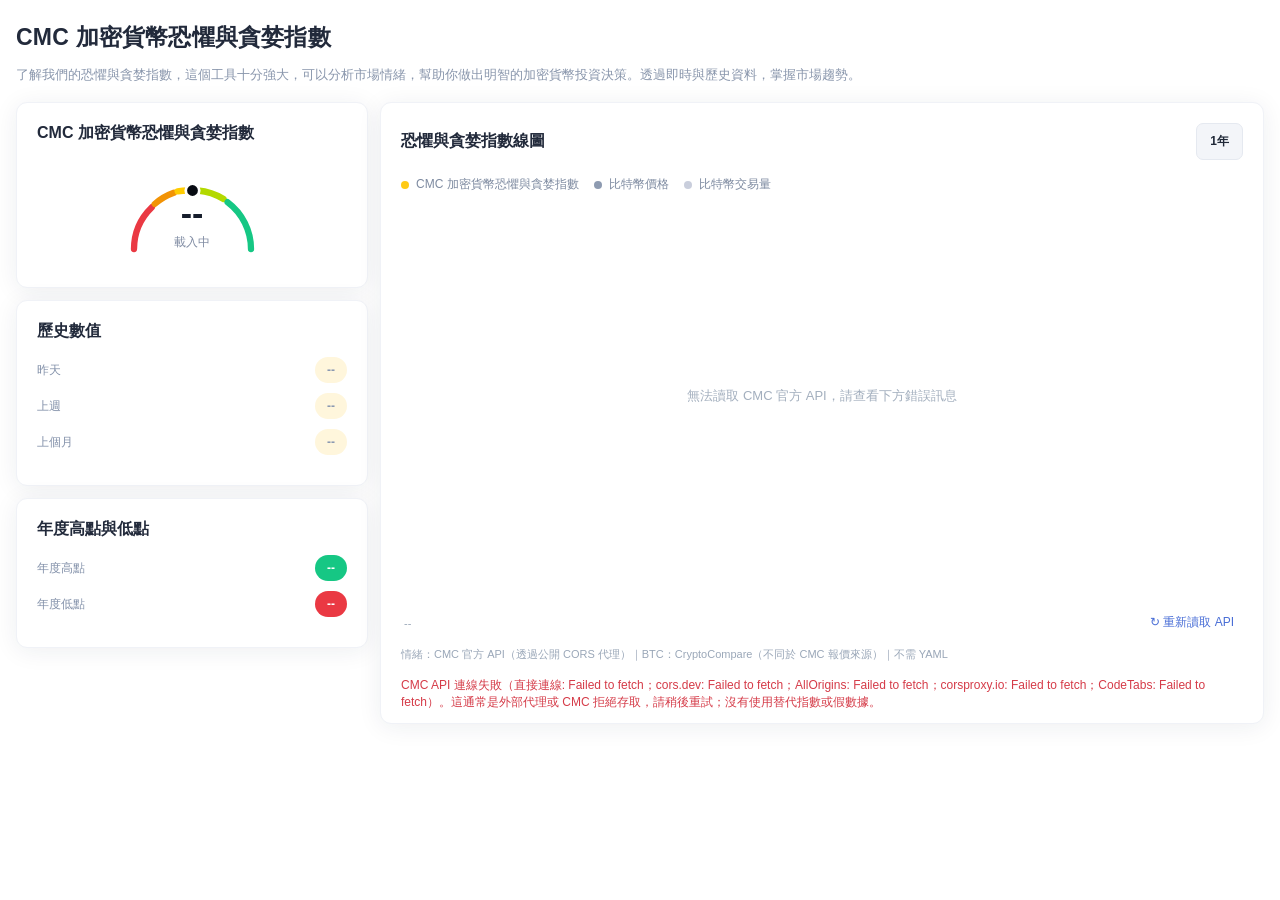
==== CMC_Fear_Greed_GitHub_v1.2.0/index.html @ 3f85cec4 "Add files via upload" ====
<!doctype html><html lang="zh-Hant"><head><meta charset="UTF-8"><meta name="viewport" content="width=device-width, initial-scale=1.0"><title>CMC 加密貨幣恐懼與貪婪指數｜1年</title><style>
:root{font-family:Inter,'Noto Sans TC',-apple-system,BlinkMacSystemFont,'Segoe UI',sans-serif;color:#222a3b;background:#fff}*{box-sizing:border-box}body{margin:0}.page{max-width:1530px;margin:auto;padding:22px 16px 38px}h1{font-size:23px;margin:0 0 13px;font-weight:750;letter-spacing:.2px}.desc{color:#8996ac;font-size:13px;margin:0 0 18px}.layout{display:grid;grid-template-columns:352px minmax(0,1fr);gap:12px}.left{display:flex;flex-direction:column;gap:12px}.panel{background:#fff;border-radius:11px;box-shadow:0 3px 25px rgba(25,39,65,.075);border:1px solid #f0f2f7;padding:20px}.panel h2{font-size:16px;font-weight:680;margin:0 0 15px}.gauge{height:108px;position:relative;max-width:255px;margin:0 auto}.gauge svg{width:100%;height:100%;overflow:visible}.gauge-num{position:absolute;left:0;right:0;top:37px;text-align:center;font-size:34px;line-height:1;font-weight:740;color:#161d2b}.gauge-label{position:absolute;left:0;right:0;top:75px;text-align:center;color:#7f8ba2;font-size:12px}.stat-panel{min-height:166px}.stat-row{display:flex;justify-content:space-between;align-items:center;margin:10px 0;color:#8290a9;font-size:12px}.pill{padding:6px 12px;border-radius:30px;font-size:12px;font-weight:650;white-space:nowrap}.pill.yellow{background:#fff6dc;color:#8b99b1}.pill.green{background:#e5f7b8;color:#697b9a}.pill.red{background:#ffedf0;color:#e54352}.pill.strong-green{background:#16c784;color:#fff}.pill.strong-red{background:#ea3943;color:#fff}.year{min-height:136px}.chart-panel{min-height:510px;position:relative;padding:20px 20px 12px}.chart-head{display:flex;justify-content:space-between;align-items:center;gap:8px}.chart-head h2{margin:0}.range{background:#f3f5f9;color:#202938;font-size:12px;border-radius:7px;padding:9px 13px;border:1px solid #e5e9f0;font-weight:650}.legend{display:flex;align-items:center;flex-wrap:wrap;gap:15px;margin:16px 0 4px;font-size:12px;color:#7d8aa0}.legend span{display:flex;align-items:center;gap:7px}.dot{height:8px;width:8px;display:inline-block;border-radius:50%;background:#ffca16}.dot.price{background:#8e9bb1}.dot.vol{background:#c9cedc}.chart-wrap{height:405px;position:relative}canvas{width:100%;height:100%;display:block;cursor:crosshair}.tip{position:absolute;display:none;z-index:2;pointer-events:none;padding:11px 13px;border-radius:9px;background:rgba(30,41,59,.95);box-shadow:0 8px 28px #14203333;color:#fff;font-size:12px;line-height:1.8;white-space:nowrap}.tip b{font-size:13px}.foot{display:flex;justify-content:space-between;align-items:center;gap:10px;color:#9aa7b8;font-size:11px;padding:11px 3px}.foot button{border:0;background:transparent;color:#486dd6;cursor:pointer;font-size:12px}.status{margin-top:15px;color:#9da8b8;font-size:12px}.status.error{color:#d53b48}.note{font-size:11px;color:#9aa7b8;margin:4px 0}.source{color:#7186b6;text-decoration:none}@media(max-width:930px){.layout{grid-template-columns:1fr}.left{display:grid;grid-template-columns:repeat(3,minmax(0,1fr))}.chart-panel{min-height:475px}.chart-wrap{height:360px}}@media(max-width:640px){.page{padding:17px 10px}.left{display:flex}.chart-panel{padding:14px 8px}.chart-wrap{height:310px}.legend{gap:8px;font-size:10px}h1{font-size:20px}.desc{line-height:1.7}}
</style></head><body><main class="page"><h1>CMC 加密貨幣恐懼與貪婪指數</h1><p class="desc">了解我們的恐懼與貪婪指數，這個工具十分強大，可以分析市場情緒，幫助你做出明智的加密貨幣投資決策。透過即時與歷史資料，掌握市場趨勢。</p><section class="layout"><aside class="left"><article class="panel"><h2>CMC 加密貨幣恐懼與貪婪指數</h2><div class="gauge"><svg viewBox="0 0 260 120"><path d="M 65 100 A 65 65 0 0 1 84.9 53.5" fill="none" stroke="#ea3943" stroke-width="7" stroke-linecap="round"/><path d="M 88 50 A 65 65 0 0 1 109.2 37.5" fill="none" stroke="#f29305" stroke-width="7" stroke-linecap="round"/><path d="M 113.5 36 A 65 65 0 0 1 126 35" fill="none" stroke="#ffcc00" stroke-width="7" stroke-linecap="round"/><path d="M 136 35 A 65 65 0 0 1 164.5 44.5" fill="none" stroke="#b3d900" stroke-width="7" stroke-linecap="round"/><path d="M 169 48 A 65 65 0 0 1 195 100" fill="none" stroke="#16c784" stroke-width="7" stroke-linecap="round"/><circle id="needle" cx="130" cy="35" r="7.5" fill="#070b12" stroke="white" stroke-width="3"/></svg><div id="current" class="gauge-num">--</div><div id="currentClass" class="gauge-label">載入中</div></div></article><article class="panel stat-panel"><h2>歷史數值</h2><div class="stat-row">昨天 <span id="yesterday" class="pill yellow">--</span></div><div class="stat-row">上週 <span id="week" class="pill yellow">--</span></div><div class="stat-row">上個月 <span id="month" class="pill yellow">--</span></div></article><article class="panel year"><h2>年度高點與低點</h2><div class="stat-row">年度高點 <span id="high" class="pill strong-green">--</span></div><div class="stat-row">年度低點 <span id="low" class="pill strong-red">--</span></div></article></aside><article class="panel chart-panel"><div class="chart-head"><h2>恐懼與貪婪指數線圖</h2><span class="range">1年</span></div><div class="legend"><span><i class="dot"></i> CMC 加密貨幣恐懼與貪婪指數</span><span><i class="dot price"></i> 比特幣價格</span><span><i class="dot vol"></i> 比特幣交易量</span></div><div class="chart-wrap" id="chartWrap"><canvas id="chart"></canvas><div class="tip" id="tip"></div></div><div class="foot"><span id="dateRange">--</span><button id="refresh">↻ 重新讀取 API</button></div><div class="note">情緒：CMC 官方 API（透過公開 CORS 代理）｜BTC：CryptoCompare（不同於 CMC 報價來源）｜不需 YAML</div><div class="status" id="status">正在連接 CMC API…</div></article></section></main><script>
'use strict';
// Browser fetches the original CMC API through a CORS-enabling public proxy. No YAML or backend.
let fg=[],btc=[],latest=null,hover=-1;const $=id=>document.getElementById(id);const classes=['極度恐懼','恐懼','中性','貪婪','極度貪婪'];function kind(v){return v<20?0:v<40?1:v<60?2:v<80?3:4}const colors=['#ea3943','#f29b09','#faca15','#9cdb00','#16c784'];function textClass(v){return classes[kind(v)]}function day(ts){let d=new Date(ts);return d.getUTCFullYear()+'-'+String(d.getUTCMonth()+1).padStart(2,'0')+'-'+String(d.getUTCDate()).padStart(2,'0')}function closest(arr,t){return arr.reduce((a,b)=>Math.abs(b.t-t)<Math.abs(a.t-t)?b:a,arr[0])}function pill(id,x){if(!x)return;let el=$(id);el.textContent=textClass(x.value)+' - '+x.value;el.style.background=kind(x.value)===0?'#ffecef':kind(x.value)===4?'#e6f7c8':'#fff5d8';el.style.color='#7b8ba5'}function setStatus(message,error=false){$('status').textContent=message;$('status').className='status'+(error?' error':'')}function gauge(v){$('current').textContent=v;$('currentClass').textContent=textClass(v);let a=(Math.PI*(1-v/100)),cx=130+65*Math.cos(a),cy=100-65*Math.sin(a);$('needle').setAttribute('cx',cx);$('needle').setAttribute('cy',cy)}
const cmcBase='https://pro-api.coinmarketcap.com/public-api/v3/fear-and-greed/';
async function requestJSON(url,timeoutMs=12000){const ac=new AbortController();let tid=setTimeout(()=>ac.abort(),timeoutMs);try{const r=await fetch(url,{cache:'no-store',signal:ac.signal});if(!r.ok)throw Error('HTTP '+r.status);const result=await r.json();if(result?.status?.error_code)throw Error('CMC '+result.status.error_message);return result;}finally{clearTimeout(tid)}}
async function requestCMC(path){
 const target=cmcBase+path, encoded=encodeURIComponent(target);
 const strategies=[
  ['直接連線',target],
  ['cors.dev','https://proxy.cors.dev/'+target],
  ['AllOrigins','https://api.allorigins.win/raw?url='+encoded],
  ['corsproxy.io','https://corsproxy.io/?url='+encoded],
  ['CodeTabs','https://api.codetabs.com/v1/proxy?quest='+encoded]
 ];
 const errors=[];
 for(const [name,url] of strategies){try{const data=await requestJSON(url,9000);if(path.includes('historical')&&!Array.isArray(data.data))throw Error('缺少 data[]');if(path.includes('latest')&&!data.data)throw Error('缺少 data');return {data,source:name}}catch(e){errors.push(name+': '+e.message)}}
 throw Error('CMC API 連線失敗（'+errors.join('；')+'）');
}
function parseFG(raw){return raw.map(p=>({t:Number(p.timestamp)*1000,value:Number(p.value)})).filter(p=>Number.isFinite(p.t)&&Number.isFinite(p.value)&&p.value>=0&&p.value<=100).sort((a,b)=>a.t-b.t)}
async function requestBTC(){const url='https://min-api.cryptocompare.com/data/v2/histoday?fsym=BTC&tsym=USD&limit=365';const j=await requestJSON(url,13000);if(!Array.isArray(j?.Data?.Data))throw Error('BTC 無資料');return j.Data.Data.map(d=>({t:d.time*1000,close:Number(d.close),volume:Number(d.volumeto)})).filter(d=>d.t&&d.close>0)}
async function load(){setStatus('正在讀取 CMC 官方最新值與一年歷史…');
 $('refresh').disabled=true;
 try{
  const historical=await requestCMC('historical?limit=370');
  fg=parseFG(historical.data.data).slice(-366);
  if(fg.length<2)throw Error('CMC 官方歷史數據不足');
  let latestSource=historical.source;
  try{const current=await requestCMC('latest');latest=current.data.data;latestSource=current.source;}catch(e){latest=null;}
  const recent=fg[fg.length-1],live=Number(latest?.value);
  gauge(Number.isFinite(live)?live:recent.value);
  const past=fg.filter(x=>x.t<recent.t);
  pill('yesterday',closest(past.length?past:fg,recent.t-86400000));
  pill('week',closest(fg,recent.t-7*86400000));
  pill('month',closest(fg,recent.t-30*86400000));
  const hi=fg.reduce((a,b)=>b.value>a.value?b:a),lo=fg.reduce((a,b)=>b.value<a.value?b:a);
  $('high').textContent=`${day(hi.t)} ・ ${textClass(hi.value)} - ${hi.value}`;
  $('low').textContent=`${day(lo.t)} ・ ${textClass(lo.value)} - ${lo.value}`;
  $('dateRange').textContent=day(fg[0].t)+' ～ '+day(recent.t);
  btc=[];
  try{btc=await requestBTC();}catch(e){console.warn('BTC 附加行情不可用',e)}
  render();setStatus('CMC 官方資料：'+fg.length+' 筆｜歷史通道：'+historical.source+'｜最新通道：'+latestSource+(btc.length?'｜BTC 已載入':'｜BTC 價格與交易量暫不可用')+'｜讀取時間：'+new Date().toLocaleString('zh-TW'));
 }catch(e){fg=[];btc=[];latest=null;render();setStatus(e.message+'。這通常是外部代理或 CMC 拒絕存取，請稍後重試；沒有使用替代指數或假數據。',true)}
 finally{$('refresh').disabled=false}
}
const cvs=$('chart'),tip=$('tip');let rect={};function render(){const wrap=$('chartWrap'),w=wrap.clientWidth,h=wrap.clientHeight,dpr=window.devicePixelRatio||1;cvs.width=Math.round(w*dpr);cvs.height=Math.round(h*dpr);let g=cvs.getContext('2d');g.scale(dpr,dpr);g.clearRect(0,0,w,h);let L=38,R=42,T=16,B=35,plotH=h-T-B,plotW=w-L-R;rect={w,h,L,R,T,B,plotH,plotW};if(!fg.length){g.fillStyle='#a3afbe';g.font='13px sans-serif';g.textAlign='center';g.fillText('無法讀取 CMC 官方 API，請查看下方錯誤訊息',w/2,h/2);return}let x=i=>L+i/(fg.length-1)*plotW,y=v=>T+(100-v)/100*plotH;g.fillStyle='#e8f9f2';g.fillRect(L,y(100),plotW,y(80)-y(100));g.fillStyle='#fcecee';g.fillRect(L,y(20),plotW,y(0)-y(20));g.strokeStyle='#d7dce5';g.setLineDash([2,3]);g.lineWidth=.8;g.font='11px sans-serif';g.textAlign='left';g.fillStyle='#60718f';[0,20,40,60,80,100].forEach(v=>{g.beginPath();g.moveTo(L,y(v));g.lineTo(w-R,y(v));g.stroke();g.fillText(String(v),w-R+6,y(v)+4)});g.setLineDash([]);let labels=[[90,'極度貪婪'],[70,'貪婪'],[50,'中性'],[30,'恐懼'],[10,'極度恐懼']];g.textAlign='right';g.font='11px sans-serif';for(let [v,s] of labels){g.fillStyle='#728097';g.fillText(s,w-R-8,y(v)-8)};let dates=fg.map(x=>x.t);g.textAlign='center';g.fillStyle='#72819a';for(let i=0;i<6;i++){let idx=Math.round(i*(fg.length-1)/5);let d=new Date(dates[idx]);g.fillText(d.toLocaleString('en-US',{month:'short',year:'numeric',timeZone:'UTC'}),x(idx),h-12)};let bars=btc.length?fg.map(a=>{let b=btc.find(z=>day(z.t)===day(a.t));return b||null}):[];let maxvol=Math.max(1,...bars.map(a=>a?.volume||0));bars.forEach((a,i)=>{if(a){g.fillStyle='rgba(162,159,199,.32)';let bh=(a.volume/maxvol)*plotH*.20;g.fillRect(x(i)-Math.max(1,plotW/fg.length)*.5,T+plotH-bh,Math.max(1,plotW/fg.length),bh)}});if(btc.length){let btcMap=new Map(btc.map(a=>[day(a.t),a]));let p=fg.map(a=>btcMap.get(day(a.t))?.close||null),good=p.filter(Number.isFinite);if(good.length){let min=Math.min(...good),max=Math.max(...good),pad=(max-min)*.08||1;min-=pad;max+=pad;g.beginPath();let start=true;p.forEach((v,i)=>{if(v===null){start=true;return}let py=T+(max-v)/(max-min)*plotH;if(start){g.moveTo(x(i),py);start=false}else g.lineTo(x(i),py)});g.strokeStyle='#99a8c0';g.lineWidth=2;g.stroke();g.textAlign='right';g.fillStyle='#7f8da5';g.font='11px sans-serif';for(let i=0;i<=4;i++){let val=max-i*(max-min)/4;g.fillText('$'+Math.round(val/1000)+'K',L-5,T+i*plotH/4+4)}}}for(let i=1;i<fg.length;i++){let a=fg[i-1],b=fg[i],xx=x(i-1),xx2=x(i),yy=y(a.value),yy2=y(b.value);g.beginPath();g.moveTo(xx,yy);g.lineTo(xx2,yy2);g.strokeStyle=colors[kind((a.value+b.value)/2)];g.lineWidth=2.1;g.stroke()}if(hover>=0&&hover<fg.length){let i=hover;g.strokeStyle='#6b758b';g.lineWidth=1;g.setLineDash([4,4]);g.beginPath();g.moveTo(x(i),T);g.lineTo(x(i),T+plotH);g.stroke();g.setLineDash([]);g.beginPath();g.arc(x(i),y(fg[i].value),4,0,2*Math.PI);g.fillStyle=colors[kind(fg[i].value)];g.fill();g.strokeStyle='#fff';g.lineWidth=2;g.stroke()}}
cvs.addEventListener('mousemove',e=>{if(!fg.length)return;let b=cvs.getBoundingClientRect();hover=Math.max(0,Math.min(fg.length-1,Math.round((e.clientX-b.left-rect.L)/rect.plotW*(fg.length-1))));let v=fg[hover],bitem=btc.find(z=>day(z.t)===day(v.t));tip.innerHTML='<b>'+day(v.t)+'</b><div>恐懼與貪婪：'+v.value+'（'+textClass(v.value)+'）</div>'+(bitem?'<div>BTC 價格：$'+bitem.close.toLocaleString('en-US')+'</div><div>BTC 成交額：$'+Math.round(bitem.volume).toLocaleString('en-US')+'</div>':'');tip.style.display='block';let maxX=b.width-tip.offsetWidth-10;tip.style.left=Math.max(0,Math.min(e.clientX-b.left+14,maxX))+'px';tip.style.top=Math.max(0,e.clientY-b.top-tip.offsetHeight-10)+'px';render()});cvs.addEventListener('mouseleave',()=>{hover=-1;tip.style.display='none';render()});window.addEventListener('resize',render);$('refresh').addEventListener('click',load);load();
</script></body></html>
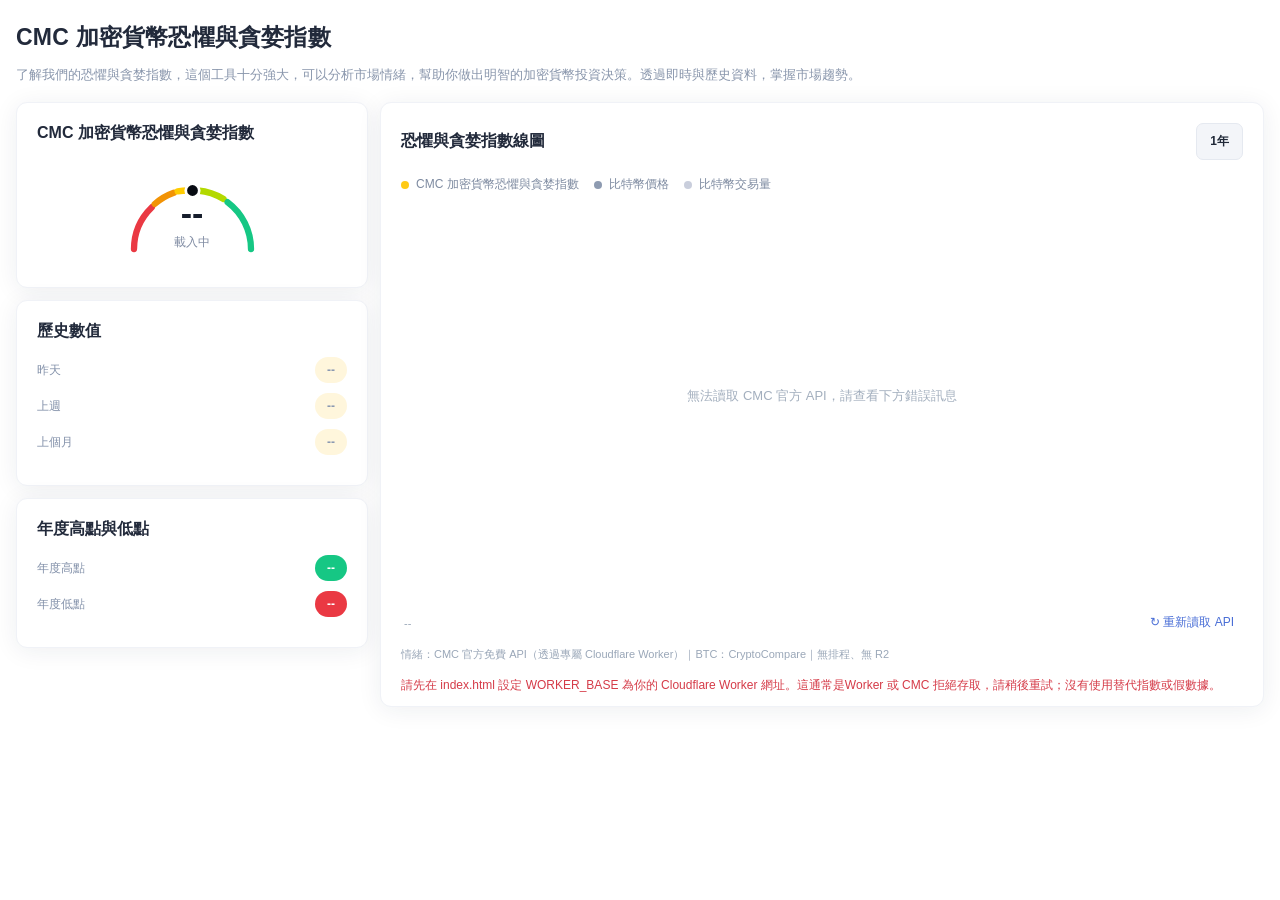
==== commit d9fb5ce7: "Add files via upload" ====
--- a/CMC_Fear_Greed_GitHub_v1.2.0/index.html
+++ b/CMC_Fear_Greed_GitHub_v1.2.0/index.html
@@ -1,26 +1,15 @@
 <!doctype html><html lang="zh-Hant"><head><meta charset="UTF-8"><meta name="viewport" content="width=device-width, initial-scale=1.0"><title>CMC 加密貨幣恐懼與貪婪指數｜1年</title><style>
 :root{font-family:Inter,'Noto Sans TC',-apple-system,BlinkMacSystemFont,'Segoe UI',sans-serif;color:#222a3b;background:#fff}*{box-sizing:border-box}body{margin:0}.page{max-width:1530px;margin:auto;padding:22px 16px 38px}h1{font-size:23px;margin:0 0 13px;font-weight:750;letter-spacing:.2px}.desc{color:#8996ac;font-size:13px;margin:0 0 18px}.layout{display:grid;grid-template-columns:352px minmax(0,1fr);gap:12px}.left{display:flex;flex-direction:column;gap:12px}.panel{background:#fff;border-radius:11px;box-shadow:0 3px 25px rgba(25,39,65,.075);border:1px solid #f0f2f7;padding:20px}.panel h2{font-size:16px;font-weight:680;margin:0 0 15px}.gauge{height:108px;position:relative;max-width:255px;margin:0 auto}.gauge svg{width:100%;height:100%;overflow:visible}.gauge-num{position:absolute;left:0;right:0;top:37px;text-align:center;font-size:34px;line-height:1;font-weight:740;color:#161d2b}.gauge-label{position:absolute;left:0;right:0;top:75px;text-align:center;color:#7f8ba2;font-size:12px}.stat-panel{min-height:166px}.stat-row{display:flex;justify-content:space-between;align-items:center;margin:10px 0;color:#8290a9;font-size:12px}.pill{padding:6px 12px;border-radius:30px;font-size:12px;font-weight:650;white-space:nowrap}.pill.yellow{background:#fff6dc;color:#8b99b1}.pill.green{background:#e5f7b8;color:#697b9a}.pill.red{background:#ffedf0;color:#e54352}.pill.strong-green{background:#16c784;color:#fff}.pill.strong-red{background:#ea3943;color:#fff}.year{min-height:136px}.chart-panel{min-height:510px;position:relative;padding:20px 20px 12px}.chart-head{display:flex;justify-content:space-between;align-items:center;gap:8px}.chart-head h2{margin:0}.range{background:#f3f5f9;color:#202938;font-size:12px;border-radius:7px;padding:9px 13px;border:1px solid #e5e9f0;font-weight:650}.legend{display:flex;align-items:center;flex-wrap:wrap;gap:15px;margin:16px 0 4px;font-size:12px;color:#7d8aa0}.legend span{display:flex;align-items:center;gap:7px}.dot{height:8px;width:8px;display:inline-block;border-radius:50%;background:#ffca16}.dot.price{background:#8e9bb1}.dot.vol{background:#c9cedc}.chart-wrap{height:405px;position:relative}canvas{width:100%;height:100%;display:block;cursor:crosshair}.tip{position:absolute;display:none;z-index:2;pointer-events:none;padding:11px 13px;border-radius:9px;background:rgba(30,41,59,.95);box-shadow:0 8px 28px #14203333;color:#fff;font-size:12px;line-height:1.8;white-space:nowrap}.tip b{font-size:13px}.foot{display:flex;justify-content:space-between;align-items:center;gap:10px;color:#9aa7b8;font-size:11px;padding:11px 3px}.foot button{border:0;background:transparent;color:#486dd6;cursor:pointer;font-size:12px}.status{margin-top:15px;color:#9da8b8;font-size:12px}.status.error{color:#d53b48}.note{font-size:11px;color:#9aa7b8;margin:4px 0}.source{color:#7186b6;text-decoration:none}@media(max-width:930px){.layout{grid-template-columns:1fr}.left{display:grid;grid-template-columns:repeat(3,minmax(0,1fr))}.chart-panel{min-height:475px}.chart-wrap{height:360px}}@media(max-width:640px){.page{padding:17px 10px}.left{display:flex}.chart-panel{padding:14px 8px}.chart-wrap{height:310px}.legend{gap:8px;font-size:10px}h1{font-size:20px}.desc{line-height:1.7}}
-</style></head><body><main class="page"><h1>CMC 加密貨幣恐懼與貪婪指數</h1><p class="desc">了解我們的恐懼與貪婪指數，這個工具十分強大，可以分析市場情緒，幫助你做出明智的加密貨幣投資決策。透過即時與歷史資料，掌握市場趨勢。</p><section class="layout"><aside class="left"><article class="panel"><h2>CMC 加密貨幣恐懼與貪婪指數</h2><div class="gauge"><svg viewBox="0 0 260 120"><path d="M 65 100 A 65 65 0 0 1 84.9 53.5" fill="none" stroke="#ea3943" stroke-width="7" stroke-linecap="round"/><path d="M 88 50 A 65 65 0 0 1 109.2 37.5" fill="none" stroke="#f29305" stroke-width="7" stroke-linecap="round"/><path d="M 113.5 36 A 65 65 0 0 1 126 35" fill="none" stroke="#ffcc00" stroke-width="7" stroke-linecap="round"/><path d="M 136 35 A 65 65 0 0 1 164.5 44.5" fill="none" stroke="#b3d900" stroke-width="7" stroke-linecap="round"/><path d="M 169 48 A 65 65 0 0 1 195 100" fill="none" stroke="#16c784" stroke-width="7" stroke-linecap="round"/><circle id="needle" cx="130" cy="35" r="7.5" fill="#070b12" stroke="white" stroke-width="3"/></svg><div id="current" class="gauge-num">--</div><div id="currentClass" class="gauge-label">載入中</div></div></article><article class="panel stat-panel"><h2>歷史數值</h2><div class="stat-row">昨天 <span id="yesterday" class="pill yellow">--</span></div><div class="stat-row">上週 <span id="week" class="pill yellow">--</span></div><div class="stat-row">上個月 <span id="month" class="pill yellow">--</span></div></article><article class="panel year"><h2>年度高點與低點</h2><div class="stat-row">年度高點 <span id="high" class="pill strong-green">--</span></div><div class="stat-row">年度低點 <span id="low" class="pill strong-red">--</span></div></article></aside><article class="panel chart-panel"><div class="chart-head"><h2>恐懼與貪婪指數線圖</h2><span class="range">1年</span></div><div class="legend"><span><i class="dot"></i> CMC 加密貨幣恐懼與貪婪指數</span><span><i class="dot price"></i> 比特幣價格</span><span><i class="dot vol"></i> 比特幣交易量</span></div><div class="chart-wrap" id="chartWrap"><canvas id="chart"></canvas><div class="tip" id="tip"></div></div><div class="foot"><span id="dateRange">--</span><button id="refresh">↻ 重新讀取 API</button></div><div class="note">情緒：CMC 官方 API（透過公開 CORS 代理）｜BTC：CryptoCompare（不同於 CMC 報價來源）｜不需 YAML</div><div class="status" id="status">正在連接 CMC API…</div></article></section></main><script>
+</style></head><body><main class="page"><h1>CMC 加密貨幣恐懼與貪婪指數</h1><p class="desc">了解我們的恐懼與貪婪指數，這個工具十分強大，可以分析市場情緒，幫助你做出明智的加密貨幣投資決策。透過即時與歷史資料，掌握市場趨勢。</p><section class="layout"><aside class="left"><article class="panel"><h2>CMC 加密貨幣恐懼與貪婪指數</h2><div class="gauge"><svg viewBox="0 0 260 120"><path d="M 65 100 A 65 65 0 0 1 84.9 53.5" fill="none" stroke="#ea3943" stroke-width="7" stroke-linecap="round"/><path d="M 88 50 A 65 65 0 0 1 109.2 37.5" fill="none" stroke="#f29305" stroke-width="7" stroke-linecap="round"/><path d="M 113.5 36 A 65 65 0 0 1 126 35" fill="none" stroke="#ffcc00" stroke-width="7" stroke-linecap="round"/><path d="M 136 35 A 65 65 0 0 1 164.5 44.5" fill="none" stroke="#b3d900" stroke-width="7" stroke-linecap="round"/><path d="M 169 48 A 65 65 0 0 1 195 100" fill="none" stroke="#16c784" stroke-width="7" stroke-linecap="round"/><circle id="needle" cx="130" cy="35" r="7.5" fill="#070b12" stroke="white" stroke-width="3"/></svg><div id="current" class="gauge-num">--</div><div id="currentClass" class="gauge-label">載入中</div></div></article><article class="panel stat-panel"><h2>歷史數值</h2><div class="stat-row">昨天 <span id="yesterday" class="pill yellow">--</span></div><div class="stat-row">上週 <span id="week" class="pill yellow">--</span></div><div class="stat-row">上個月 <span id="month" class="pill yellow">--</span></div></article><article class="panel year"><h2>年度高點與低點</h2><div class="stat-row">年度高點 <span id="high" class="pill strong-green">--</span></div><div class="stat-row">年度低點 <span id="low" class="pill strong-red">--</span></div></article></aside><article class="panel chart-panel"><div class="chart-head"><h2>恐懼與貪婪指數線圖</h2><span class="range">1年</span></div><div class="legend"><span><i class="dot"></i> CMC 加密貨幣恐懼與貪婪指數</span><span><i class="dot price"></i> 比特幣價格</span><span><i class="dot vol"></i> 比特幣交易量</span></div><div class="chart-wrap" id="chartWrap"><canvas id="chart"></canvas><div class="tip" id="tip"></div></div><div class="foot"><span id="dateRange">--</span><button id="refresh">↻ 重新讀取 API</button></div><div class="note">情緒：CMC 官方免費 API（透過專屬 Cloudflare Worker）｜BTC：CryptoCompare｜無排程、無 R2</div><div class="status" id="status">正在連接 CMC API…</div></article></section></main><script>
 'use strict';
 // Browser fetches the original CMC API through a CORS-enabling public proxy. No YAML or backend.
 let fg=[],btc=[],latest=null,hover=-1;const $=id=>document.getElementById(id);const classes=['極度恐懼','恐懼','中性','貪婪','極度貪婪'];function kind(v){return v<20?0:v<40?1:v<60?2:v<80?3:4}const colors=['#ea3943','#f29b09','#faca15','#9cdb00','#16c784'];function textClass(v){return classes[kind(v)]}function day(ts){let d=new Date(ts);return d.getUTCFullYear()+'-'+String(d.getUTCMonth()+1).padStart(2,'0')+'-'+String(d.getUTCDate()).padStart(2,'0')}function closest(arr,t){return arr.reduce((a,b)=>Math.abs(b.t-t)<Math.abs(a.t-t)?b:a,arr[0])}function pill(id,x){if(!x)return;let el=$(id);el.textContent=textClass(x.value)+' - '+x.value;el.style.background=kind(x.value)===0?'#ffecef':kind(x.value)===4?'#e6f7c8':'#fff5d8';el.style.color='#7b8ba5'}function setStatus(message,error=false){$('status').textContent=message;$('status').className='status'+(error?' error':'')}function gauge(v){$('current').textContent=v;$('currentClass').textContent=textClass(v);let a=(Math.PI*(1-v/100)),cx=130+65*Math.cos(a),cy=100-65*Math.sin(a);$('needle').setAttribute('cx',cx);$('needle').setAttribute('cy',cy)}
-const cmcBase='https://pro-api.coinmarketcap.com/public-api/v3/fear-and-greed/';
-async function requestJSON(url,timeoutMs=12000){const ac=new AbortController();let tid=setTimeout(()=>ac.abort(),timeoutMs);try{const r=await fetch(url,{cache:'no-store',signal:ac.signal});if(!r.ok)throw Error('HTTP '+r.status);const result=await r.json();if(result?.status?.error_code)throw Error('CMC '+result.status.error_message);return result;}finally{clearTimeout(tid)}}
-async function requestCMC(path){
- const target=cmcBase+path, encoded=encodeURIComponent(target);
- const strategies=[
-  ['直接連線',target],
-  ['cors.dev','https://proxy.cors.dev/'+target],
-  ['AllOrigins','https://api.allorigins.win/raw?url='+encoded],
-  ['corsproxy.io','https://corsproxy.io/?url='+encoded],
-  ['CodeTabs','https://api.codetabs.com/v1/proxy?quest='+encoded]
- ];
- const errors=[];
- for(const [name,url] of strategies){try{const data=await requestJSON(url,9000);if(path.includes('historical')&&!Array.isArray(data.data))throw Error('缺少 data[]');if(path.includes('latest')&&!data.data)throw Error('缺少 data');return {data,source:name}}catch(e){errors.push(name+': '+e.message)}}
- throw Error('CMC API 連線失敗（'+errors.join('；')+'）');
-}
-function parseFG(raw){return raw.map(p=>({t:Number(p.timestamp)*1000,value:Number(p.value)})).filter(p=>Number.isFinite(p.t)&&Number.isFinite(p.value)&&p.value>=0&&p.value<=100).sort((a,b)=>a.t-b.t)}
-async function requestBTC(){const url='https://min-api.cryptocompare.com/data/v2/histoday?fsym=BTC&tsym=USD&limit=365';const j=await requestJSON(url,13000);if(!Array.isArray(j?.Data?.Data))throw Error('BTC 無資料');return j.Data.Data.map(d=>({t:d.time*1000,close:Number(d.close),volume:Number(d.volumeto)})).filter(d=>d.t&&d.close>0)}
+// SETUP: Paste the URL of the NEW Cloudflare Worker here (once).
+const WORKER_BASE = 'https://YOUR-NEW-WORKER.YOUR-SUBDOMAIN.workers.dev';
+async function requestJSON(url,timeoutMs=16000){const ac=new AbortController();let tid=setTimeout(()=>ac.abort(),timeoutMs);try{const r=await fetch(url,{cache:'no-store',signal:ac.signal});if(!r.ok){let msg='';try{msg=(await r.json()).error||''}catch{}throw Error('HTTP '+r.status+(msg?'：'+msg:''))}return await r.json()}finally{clearTimeout(tid)}}
+async function requestCMC(path){if(WORKER_BASE.includes('YOUR-NEW-WORKER'))throw Error('請先在 index.html 設定 WORKER_BASE 為你的 Cloudflare Worker 網址');let p=path.startsWith('historical')?'historical':'latest';const data=await requestJSON(WORKER_BASE.replace(/\/$/,'')+'/api/'+p);if(p==='historical'&&!Array.isArray(data?.data))throw Error('CMC 歷史資料缺失');if(p==='latest'&&!data?.data)throw Error('CMC 最新資料缺失');return {data,source:'Cloudflare Worker'}}
+function parseTime(v){if(typeof v==='number'||/^\d+$/.test(String(v))){const n=Number(v);return n<1e12?n*1000:n}return Date.parse(v)}function parseFG(raw){return raw.map(p=>({t:parseTime(p.timestamp),value:Number(p.value)})).filter(p=>Number.isFinite(p.t)&&Number.isFinite(p.value)&&p.value>=0&&p.value<=100).sort((a,b)=>a.t-b.t)}
+async function requestBTC(){const j=await requestJSON(WORKER_BASE.replace(/\/$/,'')+'/api/btc');if(!Array.isArray(j?.Data?.Data))throw Error('BTC 無資料');return j.Data.Data.map(d=>({t:d.time*1000,close:Number(d.close),volume:Number(d.volumeto)})).filter(d=>d.t&&d.close>0)}
 async function load(){setStatus('正在讀取 CMC 官方最新值與一年歷史…');
  $('refresh').disabled=true;
  try{
@@ -42,7 +31,7 @@
   btc=[];
   try{btc=await requestBTC();}catch(e){console.warn('BTC 附加行情不可用',e)}
   render();setStatus('CMC 官方資料：'+fg.length+' 筆｜歷史通道：'+historical.source+'｜最新通道：'+latestSource+(btc.length?'｜BTC 已載入':'｜BTC 價格與交易量暫不可用')+'｜讀取時間：'+new Date().toLocaleString('zh-TW'));
- }catch(e){fg=[];btc=[];latest=null;render();setStatus(e.message+'。這通常是外部代理或 CMC 拒絕存取，請稍後重試；沒有使用替代指數或假數據。',true)}
+ }catch(e){fg=[];btc=[];latest=null;render();setStatus(e.message+'。這通常是Worker 或 CMC 拒絕存取，請稍後重試；沒有使用替代指數或假數據。',true)}
  finally{$('refresh').disabled=false}
 }
 const cvs=$('chart'),tip=$('tip');let rect={};function render(){const wrap=$('chartWrap'),w=wrap.clientWidth,h=wrap.clientHeight,dpr=window.devicePixelRatio||1;cvs.width=Math.round(w*dpr);cvs.height=Math.round(h*dpr);let g=cvs.getContext('2d');g.scale(dpr,dpr);g.clearRect(0,0,w,h);let L=38,R=42,T=16,B=35,plotH=h-T-B,plotW=w-L-R;rect={w,h,L,R,T,B,plotH,plotW};if(!fg.length){g.fillStyle='#a3afbe';g.font='13px sans-serif';g.textAlign='center';g.fillText('無法讀取 CMC 官方 API，請查看下方錯誤訊息',w/2,h/2);return}let x=i=>L+i/(fg.length-1)*plotW,y=v=>T+(100-v)/100*plotH;g.fillStyle='#e8f9f2';g.fillRect(L,y(100),plotW,y(80)-y(100));g.fillStyle='#fcecee';g.fillRect(L,y(20),plotW,y(0)-y(20));g.strokeStyle='#d7dce5';g.setLineDash([2,3]);g.lineWidth=.8;g.font='11px sans-serif';g.textAlign='left';g.fillStyle='#60718f';[0,20,40,60,80,100].forEach(v=>{g.beginPath();g.moveTo(L,y(v));g.lineTo(w-R,y(v));g.stroke();g.fillText(String(v),w-R+6,y(v)+4)});g.setLineDash([]);let labels=[[90,'極度貪婪'],[70,'貪婪'],[50,'中性'],[30,'恐懼'],[10,'極度恐懼']];g.textAlign='right';g.font='11px sans-serif';for(let [v,s] of labels){g.fillStyle='#728097';g.fillText(s,w-R-8,y(v)-8)};let dates=fg.map(x=>x.t);g.textAlign='center';g.fillStyle='#72819a';for(let i=0;i<6;i++){let idx=Math.round(i*(fg.length-1)/5);let d=new Date(dates[idx]);g.fillText(d.toLocaleString('en-US',{month:'short',year:'numeric',timeZone:'UTC'}),x(idx),h-12)};let bars=btc.length?fg.map(a=>{let b=btc.find(z=>day(z.t)===day(a.t));return b||null}):[];let maxvol=Math.max(1,...bars.map(a=>a?.volume||0));bars.forEach((a,i)=>{if(a){g.fillStyle='rgba(162,159,199,.32)';let bh=(a.volume/maxvol)*plotH*.20;g.fillRect(x(i)-Math.max(1,plotW/fg.length)*.5,T+plotH-bh,Math.max(1,plotW/fg.length),bh)}});if(btc.length){let btcMap=new Map(btc.map(a=>[day(a.t),a]));let p=fg.map(a=>btcMap.get(day(a.t))?.close||null),good=p.filter(Number.isFinite);if(good.length){let min=Math.min(...good),max=Math.max(...good),pad=(max-min)*.08||1;min-=pad;max+=pad;g.beginPath();let start=true;p.forEach((v,i)=>{if(v===null){start=true;return}let py=T+(max-v)/(max-min)*plotH;if(start){g.moveTo(x(i),py);start=false}else g.lineTo(x(i),py)});g.strokeStyle='#99a8c0';g.lineWidth=2;g.stroke();g.textAlign='right';g.fillStyle='#7f8da5';g.font='11px sans-serif';for(let i=0;i<=4;i++){let val=max-i*(max-min)/4;g.fillText('$'+Math.round(val/1000)+'K',L-5,T+i*plotH/4+4)}}}for(let i=1;i<fg.length;i++){let a=fg[i-1],b=fg[i],xx=x(i-1),xx2=x(i),yy=y(a.value),yy2=y(b.value);g.beginPath();g.moveTo(xx,yy);g.lineTo(xx2,yy2);g.strokeStyle=colors[kind((a.value+b.value)/2)];g.lineWidth=2.1;g.stroke()}if(hover>=0&&hover<fg.length){let i=hover;g.strokeStyle='#6b758b';g.lineWidth=1;g.setLineDash([4,4]);g.beginPath();g.moveTo(x(i),T);g.lineTo(x(i),T+plotH);g.stroke();g.setLineDash([]);g.beginPath();g.arc(x(i),y(fg[i].value),4,0,2*Math.PI);g.fillStyle=colors[kind(fg[i].value)];g.fill();g.strokeStyle='#fff';g.lineWidth=2;g.stroke()}}
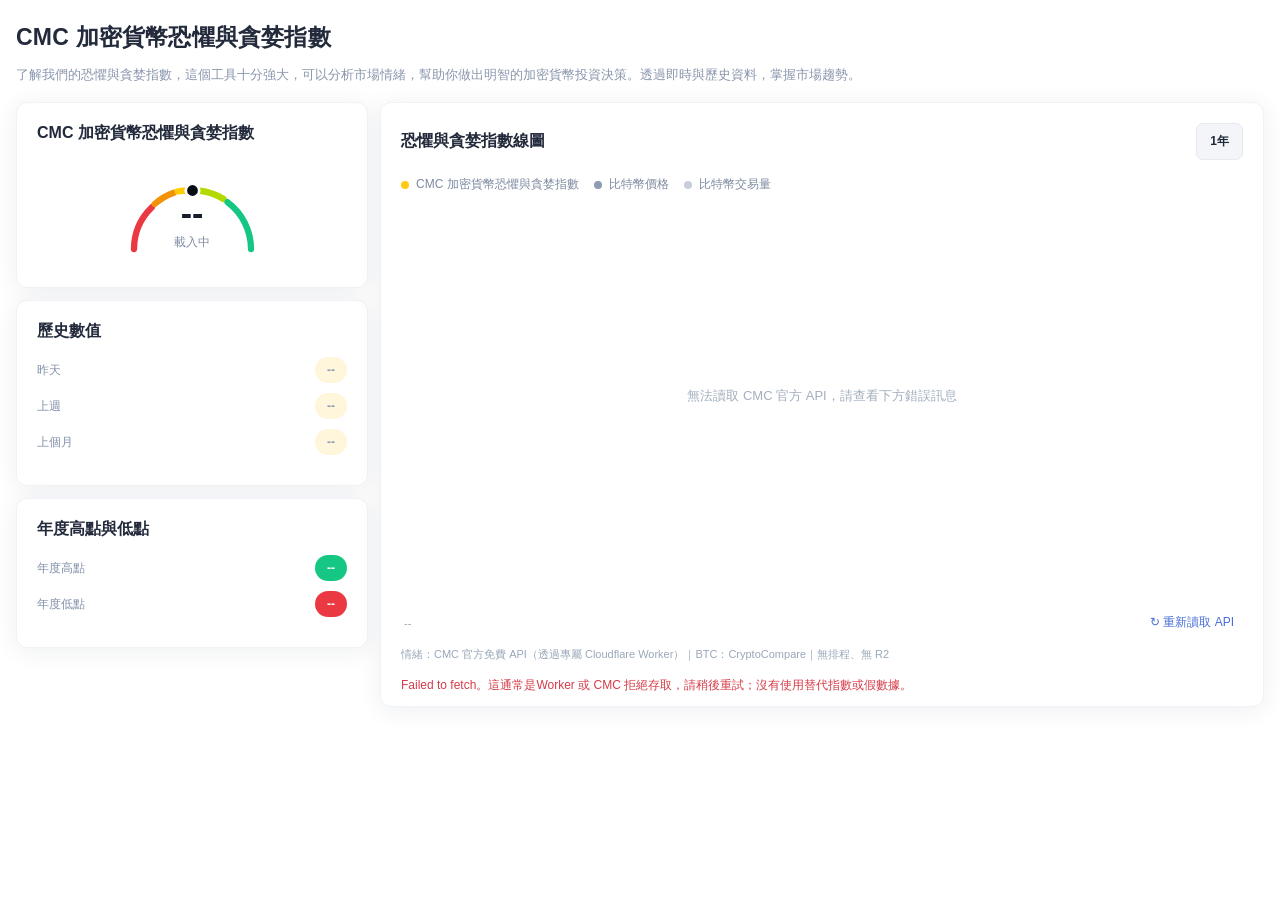
==== commit 1f4b3236: "Add files via upload" ====
--- a/CMC_Fear_Greed_GitHub_v1.2.0/index.html
+++ b/CMC_Fear_Greed_GitHub_v1.2.0/index.html
@@ -2,10 +2,10 @@
 :root{font-family:Inter,'Noto Sans TC',-apple-system,BlinkMacSystemFont,'Segoe UI',sans-serif;color:#222a3b;background:#fff}*{box-sizing:border-box}body{margin:0}.page{max-width:1530px;margin:auto;padding:22px 16px 38px}h1{font-size:23px;margin:0 0 13px;font-weight:750;letter-spacing:.2px}.desc{color:#8996ac;font-size:13px;margin:0 0 18px}.layout{display:grid;grid-template-columns:352px minmax(0,1fr);gap:12px}.left{display:flex;flex-direction:column;gap:12px}.panel{background:#fff;border-radius:11px;box-shadow:0 3px 25px rgba(25,39,65,.075);border:1px solid #f0f2f7;padding:20px}.panel h2{font-size:16px;font-weight:680;margin:0 0 15px}.gauge{height:108px;position:relative;max-width:255px;margin:0 auto}.gauge svg{width:100%;height:100%;overflow:visible}.gauge-num{position:absolute;left:0;right:0;top:37px;text-align:center;font-size:34px;line-height:1;font-weight:740;color:#161d2b}.gauge-label{position:absolute;left:0;right:0;top:75px;text-align:center;color:#7f8ba2;font-size:12px}.stat-panel{min-height:166px}.stat-row{display:flex;justify-content:space-between;align-items:center;margin:10px 0;color:#8290a9;font-size:12px}.pill{padding:6px 12px;border-radius:30px;font-size:12px;font-weight:650;white-space:nowrap}.pill.yellow{background:#fff6dc;color:#8b99b1}.pill.green{background:#e5f7b8;color:#697b9a}.pill.red{background:#ffedf0;color:#e54352}.pill.strong-green{background:#16c784;color:#fff}.pill.strong-red{background:#ea3943;color:#fff}.year{min-height:136px}.chart-panel{min-height:510px;position:relative;padding:20px 20px 12px}.chart-head{display:flex;justify-content:space-between;align-items:center;gap:8px}.chart-head h2{margin:0}.range{background:#f3f5f9;color:#202938;font-size:12px;border-radius:7px;padding:9px 13px;border:1px solid #e5e9f0;font-weight:650}.legend{display:flex;align-items:center;flex-wrap:wrap;gap:15px;margin:16px 0 4px;font-size:12px;color:#7d8aa0}.legend span{display:flex;align-items:center;gap:7px}.dot{height:8px;width:8px;display:inline-block;border-radius:50%;background:#ffca16}.dot.price{background:#8e9bb1}.dot.vol{background:#c9cedc}.chart-wrap{height:405px;position:relative}canvas{width:100%;height:100%;display:block;cursor:crosshair}.tip{position:absolute;display:none;z-index:2;pointer-events:none;padding:11px 13px;border-radius:9px;background:rgba(30,41,59,.95);box-shadow:0 8px 28px #14203333;color:#fff;font-size:12px;line-height:1.8;white-space:nowrap}.tip b{font-size:13px}.foot{display:flex;justify-content:space-between;align-items:center;gap:10px;color:#9aa7b8;font-size:11px;padding:11px 3px}.foot button{border:0;background:transparent;color:#486dd6;cursor:pointer;font-size:12px}.status{margin-top:15px;color:#9da8b8;font-size:12px}.status.error{color:#d53b48}.note{font-size:11px;color:#9aa7b8;margin:4px 0}.source{color:#7186b6;text-decoration:none}@media(max-width:930px){.layout{grid-template-columns:1fr}.left{display:grid;grid-template-columns:repeat(3,minmax(0,1fr))}.chart-panel{min-height:475px}.chart-wrap{height:360px}}@media(max-width:640px){.page{padding:17px 10px}.left{display:flex}.chart-panel{padding:14px 8px}.chart-wrap{height:310px}.legend{gap:8px;font-size:10px}h1{font-size:20px}.desc{line-height:1.7}}
 </style></head><body><main class="page"><h1>CMC 加密貨幣恐懼與貪婪指數</h1><p class="desc">了解我們的恐懼與貪婪指數，這個工具十分強大，可以分析市場情緒，幫助你做出明智的加密貨幣投資決策。透過即時與歷史資料，掌握市場趨勢。</p><section class="layout"><aside class="left"><article class="panel"><h2>CMC 加密貨幣恐懼與貪婪指數</h2><div class="gauge"><svg viewBox="0 0 260 120"><path d="M 65 100 A 65 65 0 0 1 84.9 53.5" fill="none" stroke="#ea3943" stroke-width="7" stroke-linecap="round"/><path d="M 88 50 A 65 65 0 0 1 109.2 37.5" fill="none" stroke="#f29305" stroke-width="7" stroke-linecap="round"/><path d="M 113.5 36 A 65 65 0 0 1 126 35" fill="none" stroke="#ffcc00" stroke-width="7" stroke-linecap="round"/><path d="M 136 35 A 65 65 0 0 1 164.5 44.5" fill="none" stroke="#b3d900" stroke-width="7" stroke-linecap="round"/><path d="M 169 48 A 65 65 0 0 1 195 100" fill="none" stroke="#16c784" stroke-width="7" stroke-linecap="round"/><circle id="needle" cx="130" cy="35" r="7.5" fill="#070b12" stroke="white" stroke-width="3"/></svg><div id="current" class="gauge-num">--</div><div id="currentClass" class="gauge-label">載入中</div></div></article><article class="panel stat-panel"><h2>歷史數值</h2><div class="stat-row">昨天 <span id="yesterday" class="pill yellow">--</span></div><div class="stat-row">上週 <span id="week" class="pill yellow">--</span></div><div class="stat-row">上個月 <span id="month" class="pill yellow">--</span></div></article><article class="panel year"><h2>年度高點與低點</h2><div class="stat-row">年度高點 <span id="high" class="pill strong-green">--</span></div><div class="stat-row">年度低點 <span id="low" class="pill strong-red">--</span></div></article></aside><article class="panel chart-panel"><div class="chart-head"><h2>恐懼與貪婪指數線圖</h2><span class="range">1年</span></div><div class="legend"><span><i class="dot"></i> CMC 加密貨幣恐懼與貪婪指數</span><span><i class="dot price"></i> 比特幣價格</span><span><i class="dot vol"></i> 比特幣交易量</span></div><div class="chart-wrap" id="chartWrap"><canvas id="chart"></canvas><div class="tip" id="tip"></div></div><div class="foot"><span id="dateRange">--</span><button id="refresh">↻ 重新讀取 API</button></div><div class="note">情緒：CMC 官方免費 API（透過專屬 Cloudflare Worker）｜BTC：CryptoCompare｜無排程、無 R2</div><div class="status" id="status">正在連接 CMC API…</div></article></section></main><script>
 'use strict';
-// Browser fetches the original CMC API through a CORS-enabling public proxy. No YAML or backend.
+// GitHub Pages uses the dedicated Cloudflare Worker for CMC data.
 let fg=[],btc=[],latest=null,hover=-1;const $=id=>document.getElementById(id);const classes=['極度恐懼','恐懼','中性','貪婪','極度貪婪'];function kind(v){return v<20?0:v<40?1:v<60?2:v<80?3:4}const colors=['#ea3943','#f29b09','#faca15','#9cdb00','#16c784'];function textClass(v){return classes[kind(v)]}function day(ts){let d=new Date(ts);return d.getUTCFullYear()+'-'+String(d.getUTCMonth()+1).padStart(2,'0')+'-'+String(d.getUTCDate()).padStart(2,'0')}function closest(arr,t){return arr.reduce((a,b)=>Math.abs(b.t-t)<Math.abs(a.t-t)?b:a,arr[0])}function pill(id,x){if(!x)return;let el=$(id);el.textContent=textClass(x.value)+' - '+x.value;el.style.background=kind(x.value)===0?'#ffecef':kind(x.value)===4?'#e6f7c8':'#fff5d8';el.style.color='#7b8ba5'}function setStatus(message,error=false){$('status').textContent=message;$('status').className='status'+(error?' error':'')}function gauge(v){$('current').textContent=v;$('currentClass').textContent=textClass(v);let a=(Math.PI*(1-v/100)),cx=130+65*Math.cos(a),cy=100-65*Math.sin(a);$('needle').setAttribute('cx',cx);$('needle').setAttribute('cy',cy)}
-// SETUP: Paste the URL of the NEW Cloudflare Worker here (once).
-const WORKER_BASE = 'https://YOUR-NEW-WORKER.YOUR-SUBDOMAIN.workers.dev';
+// Deployed Cloudflare Worker endpoint.
+const WORKER_BASE = 'https://cmc-fear-greed.youjianchonglangshou.workers.dev';
 async function requestJSON(url,timeoutMs=16000){const ac=new AbortController();let tid=setTimeout(()=>ac.abort(),timeoutMs);try{const r=await fetch(url,{cache:'no-store',signal:ac.signal});if(!r.ok){let msg='';try{msg=(await r.json()).error||''}catch{}throw Error('HTTP '+r.status+(msg?'：'+msg:''))}return await r.json()}finally{clearTimeout(tid)}}
 async function requestCMC(path){if(WORKER_BASE.includes('YOUR-NEW-WORKER'))throw Error('請先在 index.html 設定 WORKER_BASE 為你的 Cloudflare Worker 網址');let p=path.startsWith('historical')?'historical':'latest';const data=await requestJSON(WORKER_BASE.replace(/\/$/,'')+'/api/'+p);if(p==='historical'&&!Array.isArray(data?.data))throw Error('CMC 歷史資料缺失');if(p==='latest'&&!data?.data)throw Error('CMC 最新資料缺失');return {data,source:'Cloudflare Worker'}}
 function parseTime(v){if(typeof v==='number'||/^\d+$/.test(String(v))){const n=Number(v);return n<1e12?n*1000:n}return Date.parse(v)}function parseFG(raw){return raw.map(p=>({t:parseTime(p.timestamp),value:Number(p.value)})).filter(p=>Number.isFinite(p.t)&&Number.isFinite(p.value)&&p.value>=0&&p.value<=100).sort((a,b)=>a.t-b.t)}
